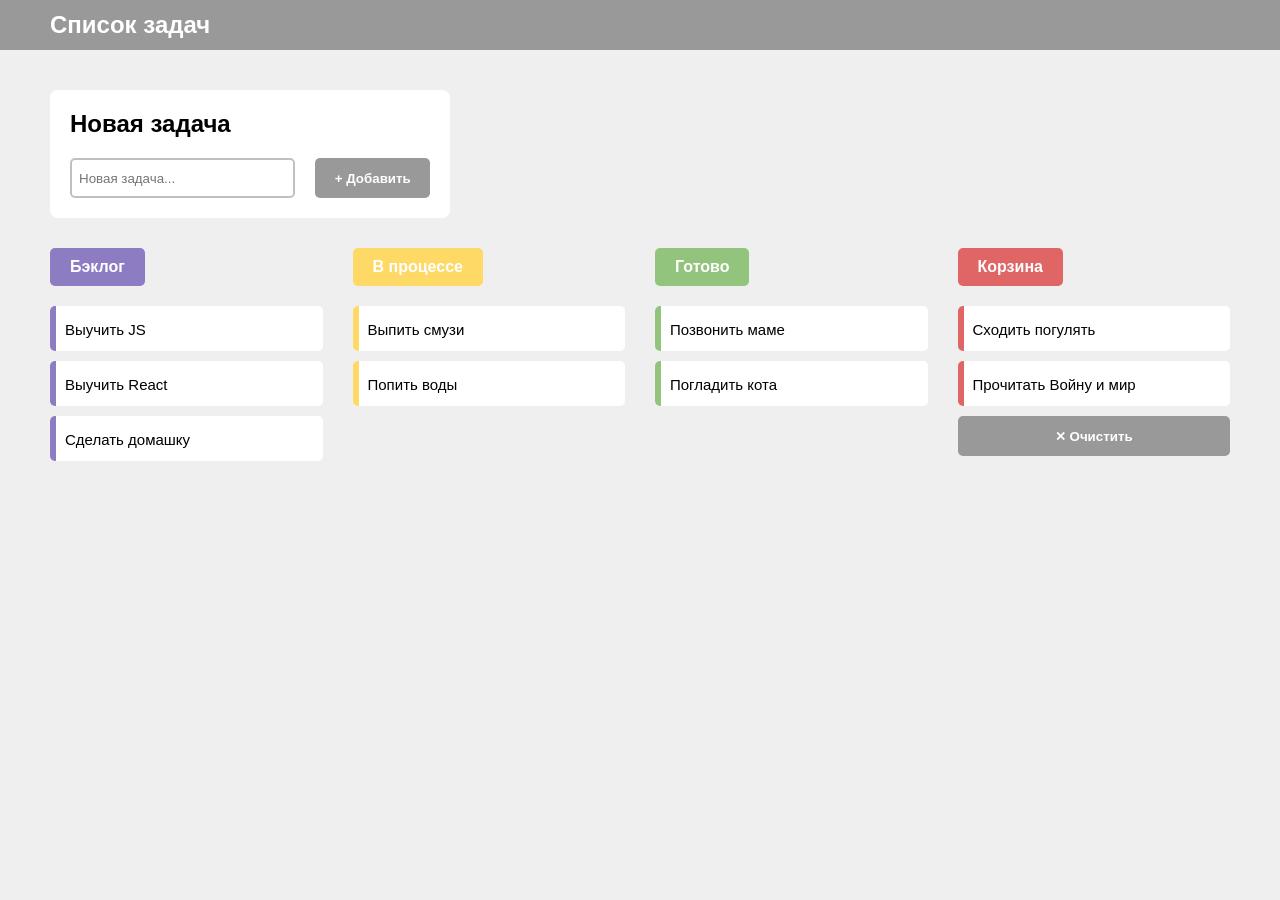
==== markup/index.html @ ae30af1e "feat: html splitted" ====
<!DOCTYPE html>
<html lang="en">
<head>
    <meta charset="UTF-8">
    <meta name="viewport" content="width=device-width, initial-scale=1.0">
    <title>Шумалкина Екатерина Алексеевна</title>
    <link rel="stylesheet" href="../style.css">
</head>
<body>
    <header class="header">
        <h2 class="header-title">Список задач</h2>
    </header>
    <div class="main-container">
        <div class="new-task_container">
            <h2 class="new-task_title">Новая задача</h2>
            <div class="new-task_input_container">
                <input type="text" class="new-task_input" placeholder="Новая задача...">
                <button class="new-task_button">+ Добавить</button>
            </div>
        </div>

        <div class="columns">
            <div class="column">
                <span class="task-title backlog">Бэклог</span>
                <div class="task task-backlog">Выучить JS</div>
                <div class="task task-backlog">Выучить React</div>
                <div class="task task-backlog">Сделать домашку</div>
            </div>
    
            <div class="column">
                <span class="task-title process">В процессе</span>
                <div class="task task-process">Выпить смузи</div>
                <div class="task task-process">Попить воды</div>
            </div>
    
            <div class="column">
                <span class="task-title done">Готово</span>
                <div class="task task-done">Позвонить маме</div>
                <div class="task task-done">Погладить кота</div>
            </div>
    
            <div class="column">
                <span class="task-title trash">Корзина</span>
                <div class="task task-trash">Сходить погулять</div>
                <div class="task task-trash">Прочитать Войну и мир</div>
                <button class="delete-button">✕ Очистить</button>
            </div>
        </div>
    </div>
</body>
</html>
---- style.css ----
* {
    box-sizing: border-box;
    margin: 0;
    padding: 0;
  }

body{
    font-family: Arial, Helvetica, sans-serif;
    background-color: #efefef;
}

.header{
    background-color: #999999;
    color: #fff;
    text-align: left;
    line-height: 50px;
    height: 50px;
    padding-left: 50px;
}

.main-container{
    margin: 40px 50px 50px 50px;
}

.new-task_container{
    background-color: #fff;
    border-radius: 8px;
    width: 400px;
}

.new-task_title{
    padding-top: 20px;
    padding-left: 20px;
}

.new-task_input_container{
    display: flex;
}

.new-task_input{
    margin: 20px 10px 20px 20px;
    height: 40px;
    flex-grow: 1;
    text-align: auto;
    border: 2px solid #c0c0c0;
    border-radius: 5px;
    padding: 7px;

}

.new-task_button{
    margin: 20px 20px 20px 10px;
    height: 40px;
    flex-grow: 1;
    border-radius: 5px;
    background-color: #999999;
    border: none;
    cursor: pointer;
    color: #fff;
    font-weight: bold;
}
.new-task_button:hover {
    background-color: #858585;
}

.columns{
    display: flex;
    margin-top: 30px;
    justify-content: space-between;
    gap: 30px;
}

.column{
    flex: 1;
}

.task-title{
    padding: 10px 20px 10px 20px;
    border-radius: 5px;
    font-style: 15px;
    display: inline-block;
    font-weight: bold;
    margin-bottom: 10px;
    background-color: #999999;
    color: #fff;
}

.backlog{
    background-color: #8e7cc3;
    color: #fff;
}
.process{
    background-color: #ffd966;
    color: #fff;
}
.done{
    background-color: #93c47d;
    color: #fff;
}
.trash{
    background-color: #e06666;
    color: #fff;
}

.task{
    position: relative;
    background-color: #fff;
    height: 45px;
    font-size: 15px;
    border-radius: 5px;
    padding-top: 15px;
    padding-bottom: 15px;
    padding-left: 15px;
    margin: 10px 0 10px 0;
}

.task::before {
    content: "";
    position: absolute;
    left: 0;
    top: 0;
    width: 6px;
    height: 100%;
    background-color: #999999;
    border-radius: 5px 0 0 5px;
  }

.task-backlog::before{
    background-color: #8e7cc3;
}
.task-process::before{
    background-color: #ffd966;
}
.task-done::before{
    background-color: #93c47d;
}
.task-trash::before{
    background-color: #e06666;
}

.delete-button{
    height: 40px;
    flex-grow: 1;
    border-radius: 5px;
    background-color: #999999;
    border: none;
    cursor: pointer;
    color: #fff;
    font-weight: bold;
    width: 100%;
}
.delete-button:hover {
    background-color: #858585;
}
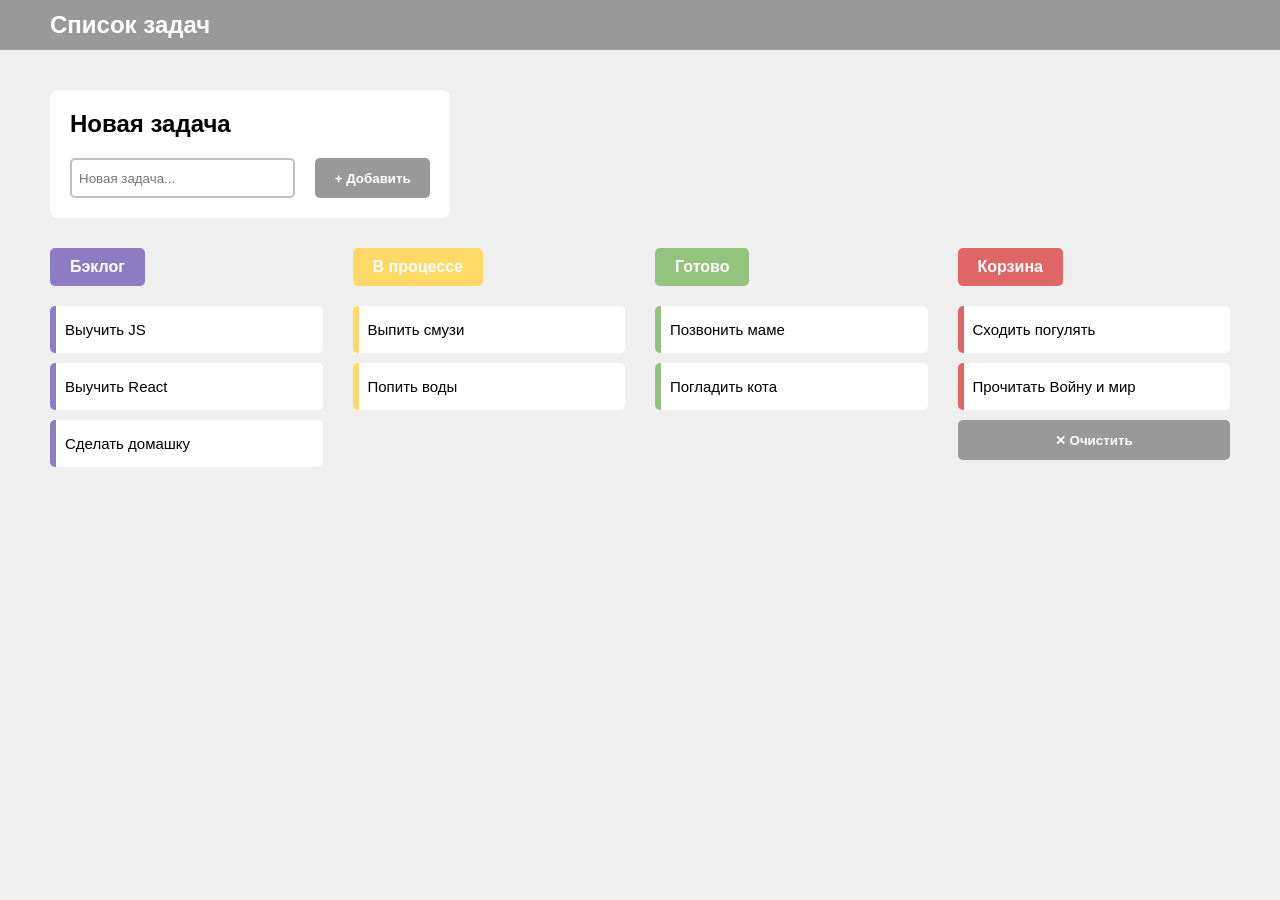
==== commit f9e86229: "feat: html splitted" ====
--- a/markup/index.html
+++ b/markup/index.html
@@ -48,4 +48,12 @@
         </div>
     </div>
 </body>
-</html>+</html>
+
+
+
+
+
+
+
+
--- a/style.css
+++ b/style.css
@@ -105,13 +105,12 @@
 .task{
     position: relative;
     background-color: #fff;
-    height: 45px;
     font-size: 15px;
     border-radius: 5px;
-    padding-top: 15px;
-    padding-bottom: 15px;
-    padding-left: 15px;
+    padding: 15px;
     margin: 10px 0 10px 0;
+    display: flex;
+    align-items: center;
 }
 
 .task::before {
@@ -138,6 +137,19 @@
     background-color: #e06666;
 }
 
+.no-task{
+    position: relative;
+    background-color: #efefef;
+    font-size: 15px;
+    color: #c0c0c0;
+    border-radius: 5px;
+    border: 2px solid #c0c0c0;
+    padding: 13px;
+    margin: 10px 0 10px 0;
+    display: flex;
+    align-items: center;
+}
+
 .delete-button{
     height: 40px;
     flex-grow: 1;
@@ -152,3 +164,8 @@
 .delete-button:hover {
     background-color: #858585;
 }
+.delete-button:disabled {
+    background-color: #c0c0c0;
+    cursor: not-allowed;
+}
+
